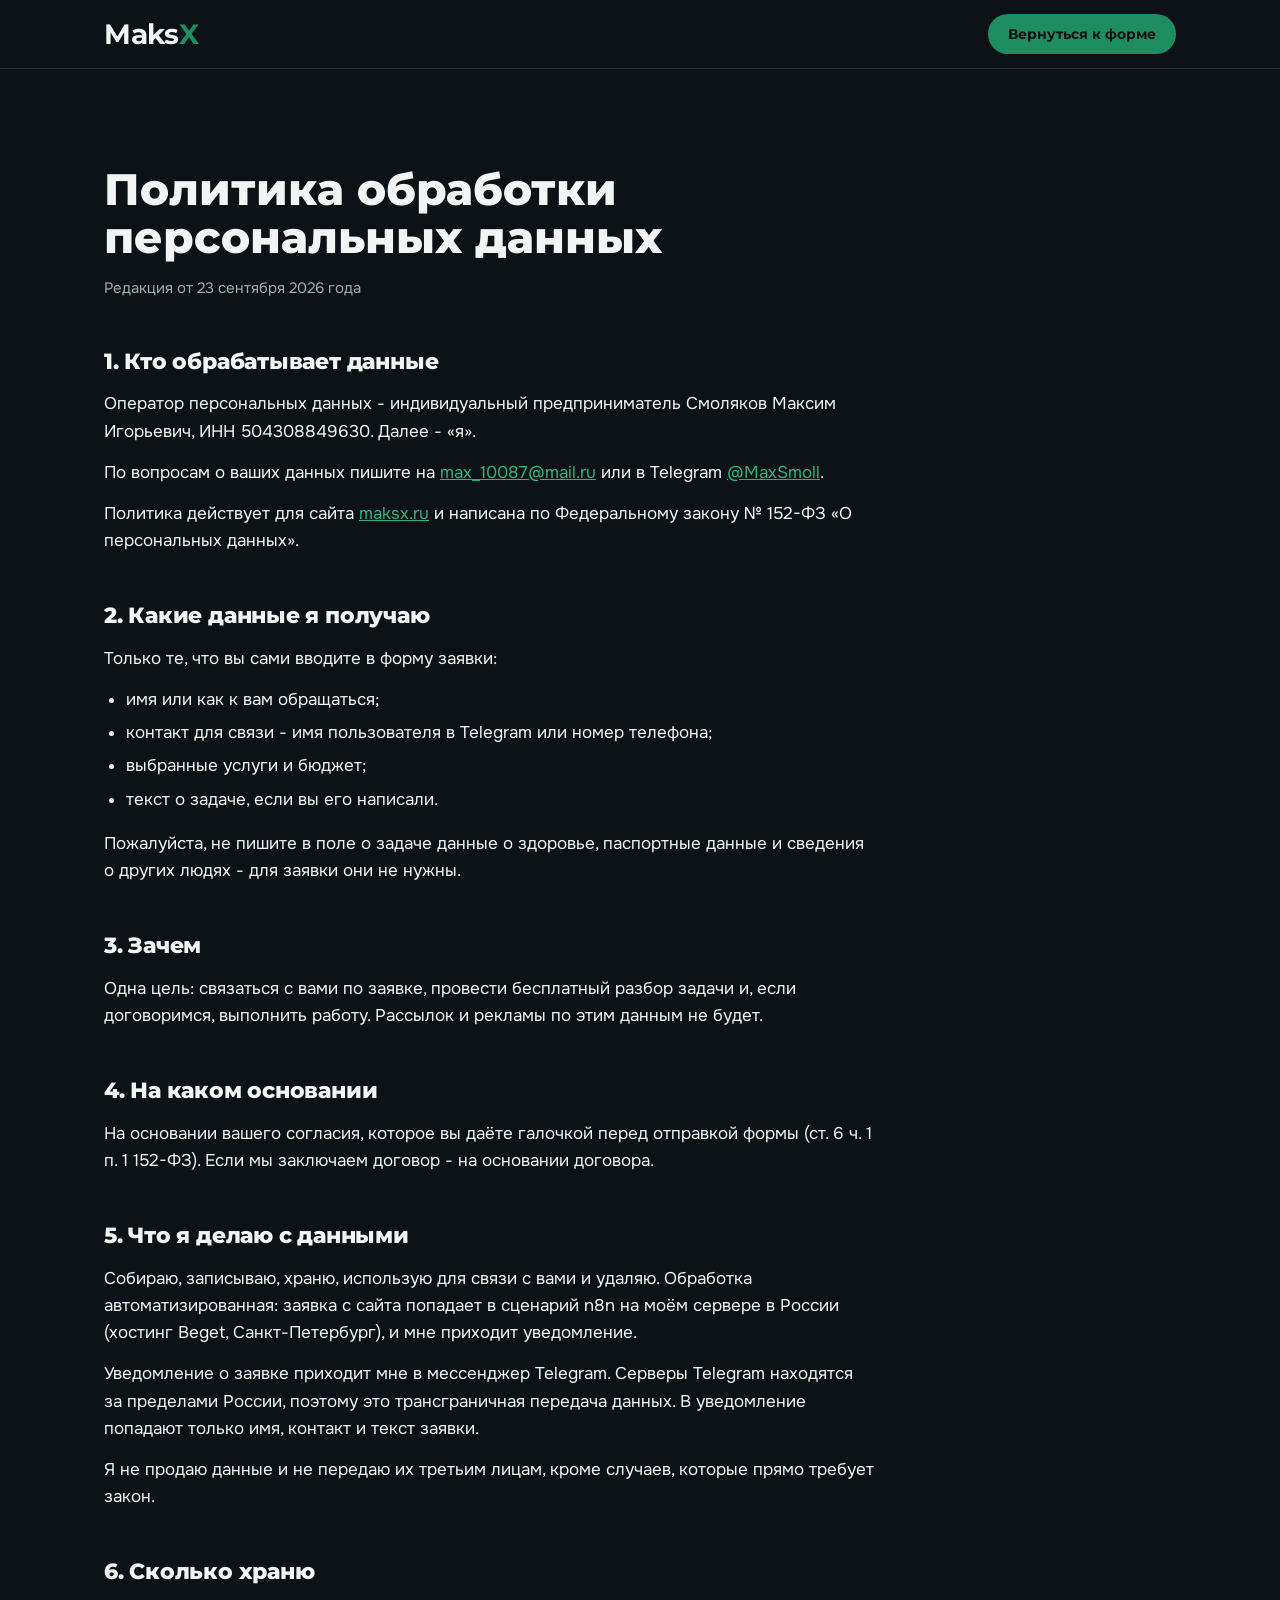
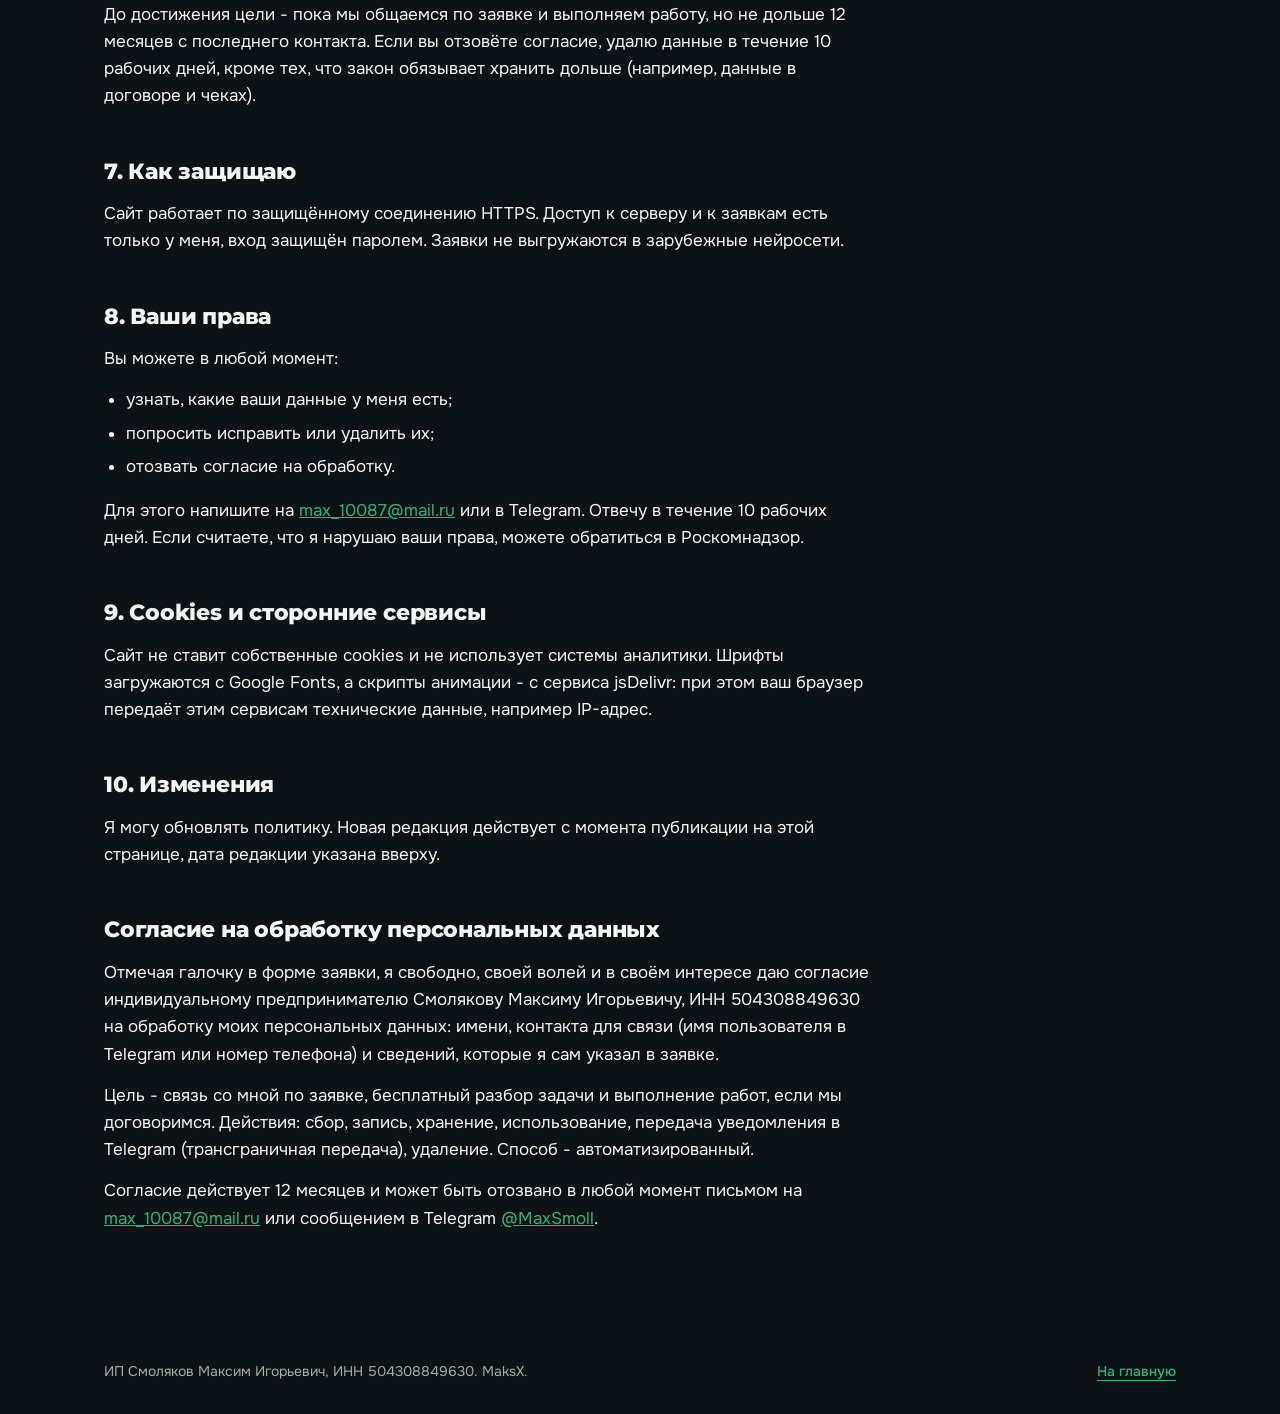
==== politika.html @ 698852d1 "Лендинг MaksX: сайты и автоматизация, форма заявки в n8n, политика ПДн Co-Authored-By: Claude Opus 5" ====
<!doctype html>
<html lang="ru">
<head>
  <meta charset="utf-8">
  <meta name="viewport" content="width=device-width, initial-scale=1">
  <title>Политика конфиденциальности - MaksX</title>
  <meta name="robots" content="noindex">
  <link rel="icon" href="brand/logo/png/maksx-mark-32.png" sizes="32x32">
  <link rel="preconnect" href="https://fonts.googleapis.com">
  <link rel="preconnect" href="https://fonts.gstatic.com" crossorigin>
  <link rel="stylesheet" href="https://fonts.googleapis.com/css2?family=Montserrat:wght@700;800&family=Onest:wght@400;500&display=swap">
  <link rel="stylesheet" href="brand/colors/brand.css">
  <link rel="stylesheet" href="styles.css">
</head>
<body>
  <header class="top">
    <div class="wrap top-in">
      <a class="logo" href="index.html" aria-label="MaksX, на главную">Maks<span>X</span></a>
      <a class="btn btn-sm" href="index.html#contact" style="margin-left:auto">Вернуться к форме</a>
    </div>
  </header>

  <main class="sec legal">
    <div class="wrap">
      <h1>Политика обработки персональных данных</h1>
      <p class="legal-meta">Редакция от 23 сентября 2026 года</p>

      <h2>1. Кто обрабатывает данные</h2>
      <p>Оператор персональных данных - индивидуальный предприниматель Смоляков Максим Игорьевич, ИНН 504308849630. Далее - «я».</p>
      <p>По вопросам о ваших данных пишите на <a href="mailto:max_10087@mail.ru">max_10087@mail.ru</a> или в Telegram <a href="https://t.me/MaxSmoll">@MaxSmoll</a>.</p>
      <p>Политика действует для сайта <a href="https://maksx.ru">maksx.ru</a> и написана по Федеральному закону № 152-ФЗ «О персональных данных».</p>

      <h2>2. Какие данные я получаю</h2>
      <p>Только те, что вы сами вводите в форму заявки:</p>
      <ul>
        <li>имя или как к вам обращаться;</li>
        <li>контакт для связи - имя пользователя в Telegram или номер телефона;</li>
        <li>выбранные услуги и бюджет;</li>
        <li>текст о задаче, если вы его написали.</li>
      </ul>
      <p>Пожалуйста, не пишите в поле о задаче данные о здоровье, паспортные данные и сведения о других людях - для заявки они не нужны.</p>

      <h2>3. Зачем</h2>
      <p>Одна цель: связаться с вами по заявке, провести бесплатный разбор задачи и, если договоримся, выполнить работу. Рассылок и рекламы по этим данным не будет.</p>

      <h2>4. На каком основании</h2>
      <p>На основании вашего согласия, которое вы даёте галочкой перед отправкой формы (ст. 6 ч. 1 п. 1 152-ФЗ). Если мы заключаем договор - на основании договора.</p>

      <h2>5. Что я делаю с данными</h2>
      <p>Собираю, записываю, храню, использую для связи с вами и удаляю. Обработка автоматизированная: заявка с сайта попадает в сценарий n8n на моём сервере в России (хостинг Beget, Санкт-Петербург), и мне приходит уведомление.</p>
      <p>Уведомление о заявке приходит мне в мессенджер Telegram. Серверы Telegram находятся за пределами России, поэтому это трансграничная передача данных. В уведомление попадают только имя, контакт и текст заявки.</p>
      <p>Я не продаю данные и не передаю их третьим лицам, кроме случаев, которые прямо требует закон.</p>

      <h2>6. Сколько храню</h2>
      <p>До достижения цели - пока мы общаемся по заявке и выполняем работу, но не дольше 12 месяцев с последнего контакта. Если вы отзовёте согласие, удалю данные в течение 10 рабочих дней, кроме тех, что закон обязывает хранить дольше (например, данные в договоре и чеках).</p>

      <h2>7. Как защищаю</h2>
      <p>Сайт работает по защищённому соединению HTTPS. Доступ к серверу и к заявкам есть только у меня, вход защищён паролем. Заявки не выгружаются в зарубежные нейросети.</p>

      <h2>8. Ваши права</h2>
      <p>Вы можете в любой момент:</p>
      <ul>
        <li>узнать, какие ваши данные у меня есть;</li>
        <li>попросить исправить или удалить их;</li>
        <li>отозвать согласие на обработку.</li>
      </ul>
      <p>Для этого напишите на <a href="mailto:max_10087@mail.ru">max_10087@mail.ru</a> или в Telegram. Отвечу в течение 10 рабочих дней. Если считаете, что я нарушаю ваши права, можете обратиться в Роскомнадзор.</p>

      <h2>9. Cookies и сторонние сервисы</h2>
      <p>Сайт не ставит собственные cookies и не использует системы аналитики. Шрифты загружаются с Google Fonts, а скрипты анимации - с сервиса jsDelivr: при этом ваш браузер передаёт этим сервисам технические данные, например IP-адрес.</p>

      <h2>10. Изменения</h2>
      <p>Я могу обновлять политику. Новая редакция действует с момента публикации на этой странице, дата редакции указана вверху.</p>

      <h2 id="soglasie">Согласие на обработку персональных данных</h2>
      <p>Отмечая галочку в форме заявки, я свободно, своей волей и в своём интересе даю согласие индивидуальному предпринимателю Смолякову Максиму Игорьевичу, ИНН 504308849630 на обработку моих персональных данных: имени, контакта для связи (имя пользователя в Telegram или номер телефона) и сведений, которые я сам указал в заявке.</p>
      <p>Цель - связь со мной по заявке, бесплатный разбор задачи и выполнение работ, если мы договоримся. Действия: сбор, запись, хранение, использование, передача уведомления в Telegram (трансграничная передача), удаление. Способ - автоматизированный.</p>
      <p>Согласие действует 12 месяцев и может быть отозвано в любой момент письмом на <a href="mailto:max_10087@mail.ru">max_10087@mail.ru</a> или сообщением в Telegram <a href="https://t.me/MaxSmoll">@MaxSmoll</a>.</p>
    </div>
  </main>

  <footer class="foot">
    <div class="wrap foot-in">
      <p>ИП Смоляков Максим Игорьевич, ИНН 504308849630. MaksX.</p>
      <a class="link" href="index.html">На главную</a>
    </div>
  </footer>
</body>
</html>
---- brand/colors/brand.css ----
/* MaksX - цвета бренда. Источник: брендбук https://claude.ai/artifact/R4E1q9jhcCsHXaWXZqQXwu
   Основная тема тёмная (как YouTube-канал). Светлая - атрибут data-theme="light" на <html>. */

:root {
  color-scheme: dark;
  --night: #0D1216;         /* фон страницы */
  --night-raised: #15201F;  /* карточки, формы */
  --line: #243331;          /* разделители, рамки полей */
  --ink: #F2F5F3;           /* основной текст */
  --ink-muted: #9DB0AB;     /* подписи, даты */
  --bug: #1E8E62;           /* фирменный зелёный: "X" в логотипе, кнопки */
  --bug-text: #2FB27C;      /* зелёные ссылки и мелкий текст на тёмном */
  --on-bug: #0D1216;        /* текст на кнопке bug */
  --glass: #2B5E57;         /* бирюза треснувшего стекла: крупные плашки */
  --on-glass: #F2F5F3;      /* текст на glass */
  --volt: #FFD21F;          /* жёлтый сигнал: одно пятно на экран */
  --on-volt: #0D1216;       /* текст на volt */
  --deep: #1B2B29;          /* тёмные секции, блоки кода и схем */

  --space-8: 8px;
  --space-16: 16px;
  --space-24: 24px;
  --space-48: 48px;

  --radius-sm: 6px;         /* поля ввода */
  --radius-lg: 16px;        /* карточки, плашки */
  --radius-pill: 999px;     /* кнопки, теги */

  --focus-ring: 0 0 0 2px var(--night), 0 0 0 4px var(--bug-text);
}

:root[data-theme="light"] {
  color-scheme: light;
  --night: #F2F5F3;
  --night-raised: #FFFFFF;
  --line: #D3DCD8;
  --ink: #0D1216;
  --ink-muted: #4A5A56;
  --bug: #157A52;
  --bug-text: #157A52;
  --on-bug: #FFFFFF;
  --deep: #0D1216;
}
---- styles.css ----
/* MaksX - лендинг «сайты и автоматизация». Цвета только из brand/colors/brand.css */

:root {
  --font-display: "Montserrat", "Arial", sans-serif;
  --font-sans: "Onest", "Segoe UI", system-ui, sans-serif;
  --wrap: 1120px;
}

*, *::before, *::after { box-sizing: border-box; }

html { scroll-behavior: smooth; scroll-padding-top: 80px; }

body {
  margin: 0;
  background: var(--night);
  color: var(--ink);
  font: 400 17px/1.6 var(--font-sans);
  -webkit-font-smoothing: antialiased;
}

h1, h2, h3 { font-family: var(--font-display); margin: 0; }
h2 { font-size: clamp(28px, 4vw, 40px); line-height: 1.12; font-weight: 800; max-width: 22ch; letter-spacing: -0.01em; }
h3 { font-size: 20px; line-height: 1.3; font-weight: 700; }
p { margin: 0; }

a { color: inherit; }
:focus-visible { outline: none; box-shadow: var(--focus-ring); border-radius: var(--radius-sm); }

.wrap { max-width: var(--wrap); margin: 0 auto; padding: 0 24px; }

.skip { position: absolute; left: -9999px; }
.skip:focus { left: 16px; top: 16px; z-index: 10; background: var(--bug); color: var(--on-bug); padding: 8px 16px; border-radius: var(--radius-pill); }

/* Кнопки и ссылки */
.btn {
  display: inline-flex; align-items: center; justify-content: center;
  min-height: 52px; padding: 0 28px;
  background: var(--bug); color: var(--on-bug);
  font: 700 16px/1.2 var(--font-display);
  text-decoration: none; border-radius: var(--radius-pill);
  transition: filter .15s;
}
.btn:hover { filter: brightness(1.12); }
.btn-sm { min-height: 40px; padding: 0 20px; font-size: 14px; }
.btn-glass { background: var(--ink); color: var(--night); }

.btn-line {
  display: inline-flex; align-items: center; min-height: 52px; padding: 0 28px;
  border: 2px solid var(--on-glass); color: var(--on-glass); border-radius: var(--radius-pill);
  font: 700 16px/1.2 var(--font-display); text-decoration: none;
}

.link { color: var(--bug-text); font-weight: 500; text-underline-offset: 4px; text-decoration-thickness: 1px; }
.link:hover { text-decoration-thickness: 2px; }

/* Шапка */
.top { position: sticky; top: 0; z-index: 5; background: var(--night); border-bottom: 1px solid var(--line); }
.top-in { display: flex; align-items: center; gap: 32px; height: 68px; }
.logo { font: 700 28px/1 var(--font-display); letter-spacing: -0.01em; text-decoration: none; color: var(--ink); }
.logo span { color: var(--bug); }
.nav { display: flex; gap: 24px; margin-left: auto; font-size: 15px; }
.nav a { text-decoration: none; color: var(--ink-muted); }
.nav a:hover { color: var(--ink); }

/* Первый экран */
.hero { min-height: calc(100svh - 68px - 80px); display: flex; align-items: center; padding: 56px 0; }
.hero > .wrap { width: 100%; }
.hero-grid { display: grid; grid-template-columns: 1.05fr 1fr; gap: 64px; align-items: center; }
.hero h1 { font-size: clamp(34px, 4.6vw, 54px); line-height: 1.06; font-weight: 800; letter-spacing: -0.02em; }
.lead { margin-top: 24px; font-size: 19px; line-height: 1.55; font-weight: 500; color: var(--ink-muted); max-width: 52ch; }
.hero-cta { display: flex; flex-wrap: wrap; align-items: center; gap: 16px 28px; margin-top: 36px; }
.note { margin-top: 20px; font-size: 14px; line-height: 1.5; color: var(--ink-muted); max-width: 46ch; }

/* Схема «было / стало» - главный визуальный элемент */
.pipe { margin: 0; background: var(--night-raised); border-radius: var(--radius-lg); padding: 24px 24px 28px; }
.pipe-head { display: flex; align-items: center; justify-content: space-between; gap: 16px; margin-bottom: 24px; }
.pipe figcaption { font: 700 15px/1.3 var(--font-display); color: var(--ink-muted); }

.switch { display: inline-flex; background: var(--night); border-radius: var(--radius-pill); padding: 4px; }
.switch button {
  border: 0; background: transparent; color: var(--ink-muted);
  font: 700 14px/1 var(--font-display); padding: 10px 18px; border-radius: var(--radius-pill); cursor: pointer;
}
.switch button[aria-selected="true"] { background: var(--ink); color: var(--night); }

.flow { list-style: none; margin: 0; padding: 0; position: relative; }
.flow li {
  position: relative; padding: 12px 16px 12px 44px; margin-bottom: 12px;
  background: var(--deep); border-radius: 10px;
}
.flow li:last-child { margin-bottom: 0; }
/* узел и соединительная труба */
.flow li::before {
  content: ""; position: absolute; left: 16px; top: 18px; width: 12px; height: 12px;
  border-radius: 50%; background: var(--line); border: 2px solid var(--ink-muted);
}
.flow li:not(:last-child)::after {
  content: ""; position: absolute; left: 22px; top: 34px; bottom: -14px; width: 2px; background: var(--line); z-index: 1;
}
.flow b { display: block; font-weight: 500; font-size: 16px; line-height: 1.35; }
.flow span { display: block; font-size: 14px; line-height: 1.4; color: var(--ink-muted); margin-top: 2px; }

/* Узкое место - единственное жёлтое пятно на экране */
.flow .jam { background: var(--volt); color: var(--on-volt); }
.flow .jam span { color: var(--on-volt); opacity: .8; }
.flow .jam::before { background: var(--on-volt); border-color: var(--on-volt); }

.flow-after li::before { background: var(--bug); border-color: var(--bug-text); }
.flow-after li:not(:last-child)::after { background: var(--bug); }
.flow-after li:last-child { background: var(--glass); color: var(--on-glass); }
.flow-after li:last-child span { color: var(--on-glass); opacity: .85; }

/* Появление «стало»: шаги загораются по очереди, в ответ на нажатие */
.flow.is-entering li { animation: node-in .4s ease both; }
.flow.is-entering li:nth-child(2) { animation-delay: .12s; }
.flow.is-entering li:nth-child(3) { animation-delay: .24s; }
.flow.is-entering li:nth-child(4) { animation-delay: .36s; }
.flow.is-entering li:nth-child(5) { animation-delay: .48s; }
@keyframes node-in { from { opacity: 0; transform: translateX(-8px); } to { opacity: 1; transform: none; } }

/* Секции */
.sec { padding: 96px 0; }
.sec-deep { background: var(--deep); }
.sec-lead { margin-top: 16px; color: var(--ink-muted); max-width: 60ch; font-size: 18px; }

/* Прайс строками */
.price-list { margin-top: 48px; border-top: 1px solid var(--line); }
.price-row {
  display: grid; grid-template-columns: 1fr 280px; gap: 32px;
  padding: 32px 0; border-bottom: 1px solid var(--line);
}
.pr-main p { margin-top: 10px; max-width: 62ch; }
.pr-main .pr-for { color: var(--ink-muted); font-size: 15px; }
.pr-facts { margin: 0; display: grid; gap: 14px; align-content: start; }
.pr-facts dt { font-size: 13px; color: var(--ink-muted); }
.pr-facts dd { margin: 2px 0 0; font: 700 22px/1.2 var(--font-display); }
.price-row-main { background: var(--night-raised); border-radius: var(--radius-lg); border-bottom-color: transparent; padding: 32px; margin: 16px 0; }
.price-row-free .pr-facts dd { color: var(--bug-text); }
.after-note { margin-top: 28px; color: var(--ink-muted); font-size: 15px; }

/* Задачи и словарь */
.tasks-grid { display: grid; grid-template-columns: 1.3fr 1fr; gap: 64px; align-items: start; }
.tasks { list-style: none; margin: 36px 0 0; padding: 0; }
.tasks li { padding: 18px 0; border-top: 1px solid var(--line); max-width: 60ch; }
.tasks li b { font-weight: 500; }
.glossary { background: var(--glass); color: var(--on-glass); border-radius: var(--radius-lg); padding: 32px; }
.glossary h3 { font-size: 18px; }
.glossary dl { margin: 20px 0 0; }
.glossary dt { font: 700 17px/1.3 var(--font-display); margin-top: 18px; }
.glossary dt:first-child { margin-top: 0; }
.glossary dd { margin: 4px 0 0; font-size: 15px; line-height: 1.55; }

/* Шаги метода */
.steps { list-style: none; counter-reset: step; margin: 56px 0 0; padding: 0; display: grid; grid-template-columns: repeat(4, 1fr); gap: 32px; }
.steps li { counter-increment: step; border-top: 2px solid var(--bug); padding-top: 20px; }
.steps li::before {
  content: counter(step); display: block; margin-bottom: 16px;
  font: 800 44px/1 var(--font-display); color: var(--bug-text);
}
.steps p { margin-top: 10px; color: var(--ink-muted); font-size: 16px; }


/* Вопросы */
.faq-wrap { display: grid; grid-template-columns: 1fr 1.6fr; gap: 64px; align-items: start; }
.faq details { border-top: 1px solid var(--line); }
.faq details:last-child { border-bottom: 1px solid var(--line); }
.faq summary {
  cursor: pointer; list-style: none; padding: 22px 40px 22px 0; position: relative;
  font: 700 18px/1.35 var(--font-display);
}
.faq summary::-webkit-details-marker { display: none; }
.faq summary::after {
  content: "+"; position: absolute; right: 4px; top: 18px;
  font: 400 28px/1 var(--font-sans); color: var(--bug-text); transition: transform .2s;
}
.faq details[open] summary::after { transform: rotate(45deg); }
.faq details p { padding: 0 0 24px; color: var(--ink-muted); max-width: 62ch; }


.foot { padding: 32px 0; font-size: 14px; color: var(--ink-muted); }
.foot-in { display: flex; flex-wrap: wrap; gap: 12px 32px; justify-content: space-between; }

/* Бегущая строка с фактами */
.marquee { background: var(--glass); color: var(--on-glass); overflow: hidden; padding: 22px 0; }
.marquee-track { display: flex; width: max-content; animation: marquee 40s linear infinite; }
.marquee:hover .marquee-track { animation-play-state: paused; }
.marquee ul { display: flex; list-style: none; margin: 0; padding: 0; }
.marquee li { font: 800 clamp(20px, 2.4vw, 30px)/1.2 var(--font-display); white-space: nowrap; padding-right: 56px; letter-spacing: -0.01em; }
.marquee li::before { content: "/"; color: var(--bug-text); margin-right: 18px; }
@keyframes marquee { to { transform: translateX(-50%); } }

/* Кто делает */
.about-grid { display: grid; grid-template-columns: 1fr 1.1fr; gap: 64px; align-items: center; }
.about-photo { margin: 0; }
.about-photo img { display: block; width: 100%; aspect-ratio: 1 / 1; object-fit: cover; object-position: 50% 25%; border-radius: var(--radius-lg); }
.about-text p { margin-top: 20px; max-width: 58ch; color: var(--ink-muted); }
.about-text p:first-of-type { color: var(--ink); font-size: 19px; }
.showreel {
  display: flex; align-items: center; gap: 16px; margin-top: 32px; padding: 16px 24px 16px 16px;
  background: var(--night-raised); border-radius: var(--radius-lg); text-decoration: none; max-width: 440px;
}
.showreel b { display: block; font: 700 16px/1.3 var(--font-display); }
.showreel span:last-child { font-size: 14px; color: var(--ink-muted); }
.play { flex: none; width: 56px; height: 56px; border-radius: 50%; background: var(--bug); position: relative; }
.play::after { content: ""; position: absolute; left: 22px; top: 18px; border-left: 16px solid var(--on-bug); border-top: 10px solid transparent; border-bottom: 10px solid transparent; }
.showreel:hover .play { filter: brightness(1.12); }

/* Проекты: карточки ложатся стопкой при прокрутке */
.cases { margin-top: 48px; display: grid; gap: 32px; }
.case {
  display: grid; grid-template-columns: 1.25fr 1fr; gap: 40px; align-items: center;
  background: var(--night-raised); border-radius: var(--radius-lg); padding: 24px 40px 24px 24px;
  position: sticky; top: 96px;
}
.case:nth-child(2) { top: 116px; }
.case:nth-child(3) { top: 136px; }
.case-media { border-radius: 12px; overflow: hidden; background: var(--night); aspect-ratio: 16 / 10; }
.case-media img { display: block; width: 100%; height: 100%; object-fit: cover; object-position: top; }
.case-media-todo { display: grid; place-items: center; border: 2px dashed var(--line); background: transparent; color: var(--ink-muted); font-size: 15px; text-align: center; padding: 24px; }
/* Фрагмент таблицы контент-плана, свёрстан по реальным строкам */
.sheet { background: var(--ink); color: var(--night); display: flex; flex-direction: column; font-size: 13px; }
.sheet-bar { display: flex; align-items: center; gap: 6px; padding: 10px 14px; border-bottom: 1px solid color-mix(in srgb, var(--night) 14%, var(--ink)); }
.sheet-bar span { width: 9px; height: 9px; border-radius: 50%; background: color-mix(in srgb, var(--night) 22%, var(--ink)); }
.sheet-bar b { margin-left: 8px; font-weight: 500; font-size: 12px; color: color-mix(in srgb, var(--night) 70%, var(--ink)); white-space: nowrap; overflow: hidden; text-overflow: ellipsis; }
.sheet table { width: 100%; border-collapse: collapse; table-layout: fixed; }
.sheet th { text-align: left; font-weight: 500; font-size: 12px; color: color-mix(in srgb, var(--night) 60%, var(--ink)); background: color-mix(in srgb, var(--night) 6%, var(--ink)); }
.sheet th, .sheet td { padding: 7px 10px; border-bottom: 1px solid color-mix(in srgb, var(--night) 10%, var(--ink)); white-space: nowrap; overflow: hidden; text-overflow: ellipsis; }
.sheet th:first-child, .sheet td:first-child { width: 60px; text-overflow: clip; color: color-mix(in srgb, var(--night) 60%, var(--ink)); }
.sheet th:last-child, .sheet td:last-child { width: 124px; }
.st { font-style: normal; font-size: 11px; padding: 3px 8px; border-radius: var(--radius-pill); border: 1px solid color-mix(in srgb, var(--night) 25%, var(--ink)); }
.st-done { background: var(--bug); color: var(--on-bug); border-color: var(--bug); }
.st-ready { background: var(--glass); color: var(--on-glass); border-color: var(--glass); }

.case-body { display: flex; flex-direction: column; gap: 12px; }
.case-body h3 { font-size: clamp(24px, 2.6vw, 32px); line-height: 1.15; }
.case-body > p:not(.case-kind) { color: var(--ink-muted); }
.case-kind { font-size: 14px; color: var(--bug-text); font-weight: 500; }
.case .link { margin-top: 4px; }

.metrics { display: grid; grid-template-columns: repeat(3, 1fr); gap: 16px; margin: 12px 0 4px; padding-top: 20px; border-top: 1px solid var(--line); }
.metrics div { min-width: 0; }
.metrics dt { font: 800 clamp(22px, 2.2vw, 28px)/1.1 var(--font-display); letter-spacing: -0.01em; }
.metrics dd { margin: 6px 0 0; font-size: 13px; line-height: 1.4; color: var(--ink-muted); }

/* Заглушки: видно сразу, что место ждёт реальных данных */
.todo { outline: 2px dashed var(--line); outline-offset: 6px; border-radius: 4px; }
.metrics .todo dt { color: var(--ink-muted); }

/* Отзывы */
.reviews-head { display: flex; align-items: end; justify-content: space-between; gap: 24px; }
.reviews-nav { display: flex; gap: 8px; }
.reviews-nav button {
  width: 48px; height: 48px; border-radius: 50%; border: 1px solid var(--line); background: transparent;
  color: var(--ink); font: 400 26px/1 var(--font-sans); cursor: pointer;
}
.reviews-nav button:hover { background: var(--night-raised); }
.reviews {
  list-style: none; margin: 40px 0 0; padding: 0 0 8px;
  display: grid; grid-auto-flow: column; grid-auto-columns: min(440px, 86%); gap: 24px;
  overflow-x: auto; scroll-snap-type: x mandatory; scrollbar-width: none;
}
.reviews::-webkit-scrollbar { display: none; }
.review { scroll-snap-align: start; background: var(--night); border-radius: var(--radius-lg); padding: 32px; display: flex; flex-direction: column; justify-content: space-between; gap: 32px; min-height: 280px; }
.review.todo { outline-offset: -2px; border-radius: var(--radius-lg); }
.review blockquote { margin: 0; font-size: 18px; line-height: 1.55; }
.review.todo blockquote { color: var(--ink-muted); }
.who { font-size: 14px; color: var(--ink-muted); }
.who b { display: block; color: var(--ink); font: 700 16px/1.3 var(--font-display); }

/* Контакты и форма */
.contact { background: var(--glass); color: var(--on-glass); padding: 96px 0; }
.contact-in { display: grid; grid-template-columns: 1fr 1.2fr; gap: 64px; align-items: start; }
.contact-intro p { margin-top: 16px; max-width: 40ch; font-size: 18px; }
.contact-intro .contact-alt { margin-top: 40px; font-size: 15px; opacity: .85; }
.contact-links { display: flex; flex-wrap: wrap; gap: 12px; margin-top: 14px; }

.lead-form { background: var(--night); color: var(--ink); border-radius: var(--radius-lg); padding: 32px; display: grid; gap: 22px; }
.field { display: grid; gap: 8px; }
.field label, .chips legend { font-size: 14px; font-weight: 500; }
.opt { color: var(--ink-muted); font-weight: 400; }
.field input, .field textarea {
  width: 100%; background: var(--night-raised); color: var(--ink); border: 1px solid var(--line);
  border-radius: var(--radius-sm); padding: 13px 14px; font: 400 16px/1.4 var(--font-sans);
}
.field textarea { resize: vertical; }
.field input::placeholder { color: var(--ink-muted); }
.field input:focus, .field textarea:focus { outline: none; box-shadow: var(--focus-ring); }
.field input[aria-invalid="true"] { border-color: var(--volt); }

.chips { border: 0; margin: 0; padding: 0; display: flex; flex-wrap: wrap; gap: 8px; }
.chips legend { padding: 0; margin-bottom: 10px; }
.chips label { position: relative; }
.chips input { position: absolute; opacity: 0; inset: 0; margin: 0; cursor: pointer; }
.chips span {
  display: inline-block; padding: 9px 16px; border: 1px solid var(--line); border-radius: var(--radius-pill);
  font-size: 14px; color: var(--ink-muted); cursor: pointer; transition: background .15s, color .15s;
}
.chips input:checked + span { background: var(--ink); color: var(--night); border-color: var(--ink); }
.chips input:focus-visible + span { box-shadow: var(--focus-ring); }

.consent { font-size: 13px; line-height: 1.5; color: var(--ink-muted); }
.consent a { color: var(--bug-text); }
.lead-form .btn { justify-self: start; border: 0; cursor: pointer; }
.form-status { font-size: 15px; }
.form-status:empty { display: none; }
.form-status a { color: var(--bug-text); }

/* Появление заголовков по строкам (включается из main.js, только если загрузился GSAP) */
.js-anim .hero-title, .js-anim .reveal { visibility: hidden; }

.foot a:not(.link) { color: var(--ink-muted); }
.foot-links { display: flex; flex-wrap: wrap; gap: 8px 24px; }

/* План школы: три колонки текста, переносим строки вместо обрезки */
.sheet-plan td, .sheet-plan th { white-space: normal; vertical-align: top; }
.sheet-plan th:first-child, .sheet-plan td:first-child { width: 84px; color: var(--night); font-weight: 500; }
.sheet-plan th:last-child, .sheet-plan td:last-child { width: auto; }
.sheet-plan td { padding: 12px 10px; }

/* Страница политики */
.legal h1 { font-size: clamp(30px, 4vw, 44px); line-height: 1.1; font-weight: 800; max-width: 24ch; }
.legal-meta { margin-top: 12px; color: var(--ink-muted); font-size: 15px; }
.legal h2 { font-size: 22px; line-height: 1.3; max-width: none; margin-top: 48px; }
.legal p, .legal ul { margin-top: 14px; max-width: 70ch; }
.legal ul { padding-left: 22px; }
.legal li + li { margin-top: 6px; }
.legal a { color: var(--bug-text); }

/* Галочка согласия и ловушка для ботов */
.agree { display: flex; gap: 12px; align-items: flex-start; font-size: 14px; line-height: 1.5; color: var(--ink-muted); cursor: pointer; }
.agree input { flex: none; width: 20px; height: 20px; margin: 1px 0 0; accent-color: var(--bug); cursor: pointer; }
.agree input[aria-invalid="true"] { outline: 2px solid var(--volt); outline-offset: 2px; }
.agree a { color: var(--bug-text); }
.hp { position: absolute; left: -9999px; width: 1px; height: 1px; overflow: hidden; }

/* Адаптив */
@media (max-width: 960px) {
  .hero-grid, .tasks-grid, .faq-wrap, .contact-in, .about-grid { grid-template-columns: 1fr; gap: 40px; }
  .hero { min-height: 0; }
  .about-photo img { aspect-ratio: 16 / 10; }
  .case { grid-template-columns: 1fr; gap: 24px; padding: 20px 20px 28px; position: static; }
  .steps { grid-template-columns: 1fr 1fr; }
}

@media (max-width: 640px) {
  body { font-size: 16px; }
  .wrap { padding: 0 16px; }
  .nav { display: none; }
  .top-in { justify-content: space-between; }
  .hero { padding: 40px 0 56px; }
  .hero-cta .btn { width: 100%; }
  .pipe { padding: 18px 14px 20px; }
  .pipe-head { flex-direction: column; align-items: flex-start; }
  .sec { padding: 64px 0; }
  .price-row { grid-template-columns: 1fr; gap: 16px; }
  .price-row-main { padding: 24px 16px; }
  .pr-facts { grid-template-columns: 1fr 1fr; }
  .steps { grid-template-columns: 1fr; }
  .glossary { padding: 24px; }
  .sheet table:not(.sheet-plan) th:last-child, .sheet table:not(.sheet-plan) td:last-child { display: none; }
  .sheet-plan th:first-child, .sheet-plan td:first-child { width: 72px; }
  .sheet th, .sheet td { padding: 7px 8px; }
  .sheet th:first-child, .sheet td:first-child { width: 58px; }
  .lead-form { padding: 24px 16px; }
  .lead-form .btn { justify-self: stretch; }
  .contact { padding: 64px 0; }
  .reviews-nav { display: none; }
  .review { padding: 24px; }
}

@media (prefers-reduced-motion: reduce) {
  html { scroll-behavior: auto; }
  .flow.is-entering li { animation: none; }
  .faq summary::after { transition: none; }
  .marquee-track { animation: none; }
  .marquee { overflow-x: auto; }
}
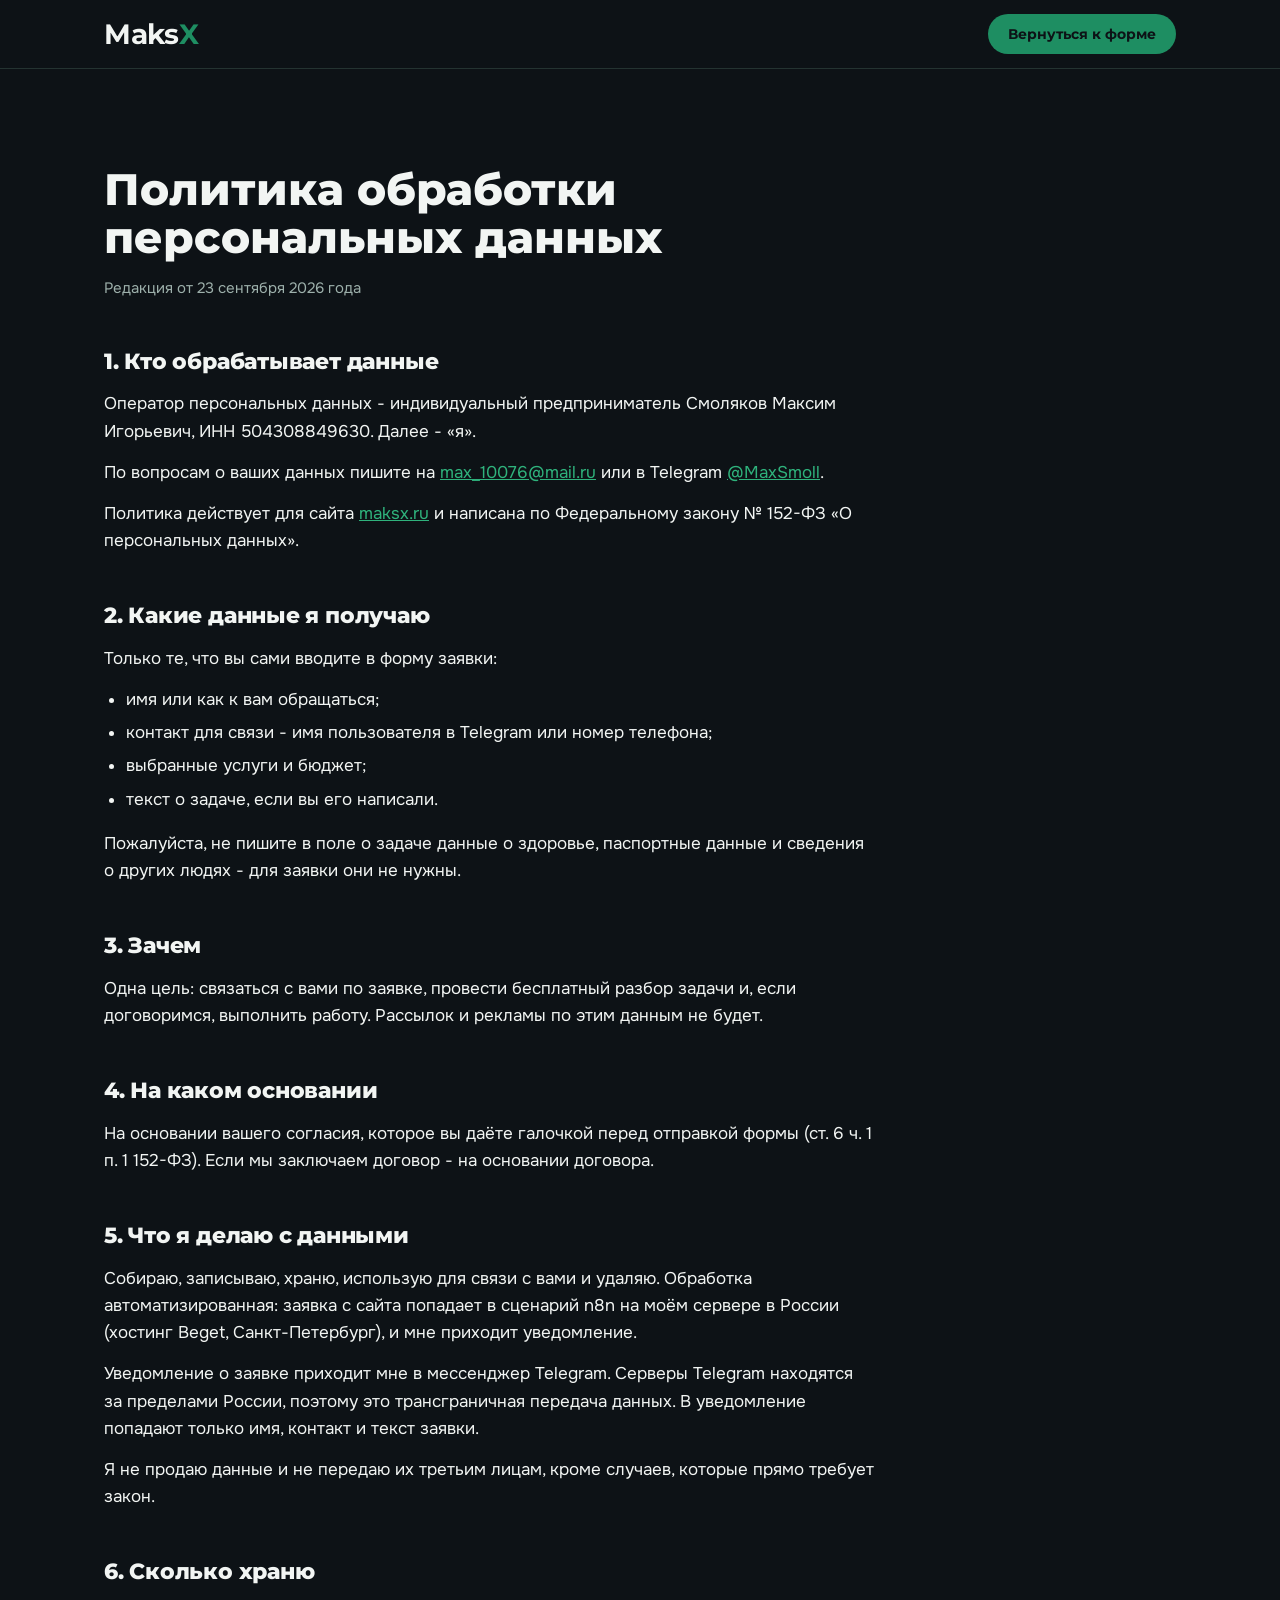
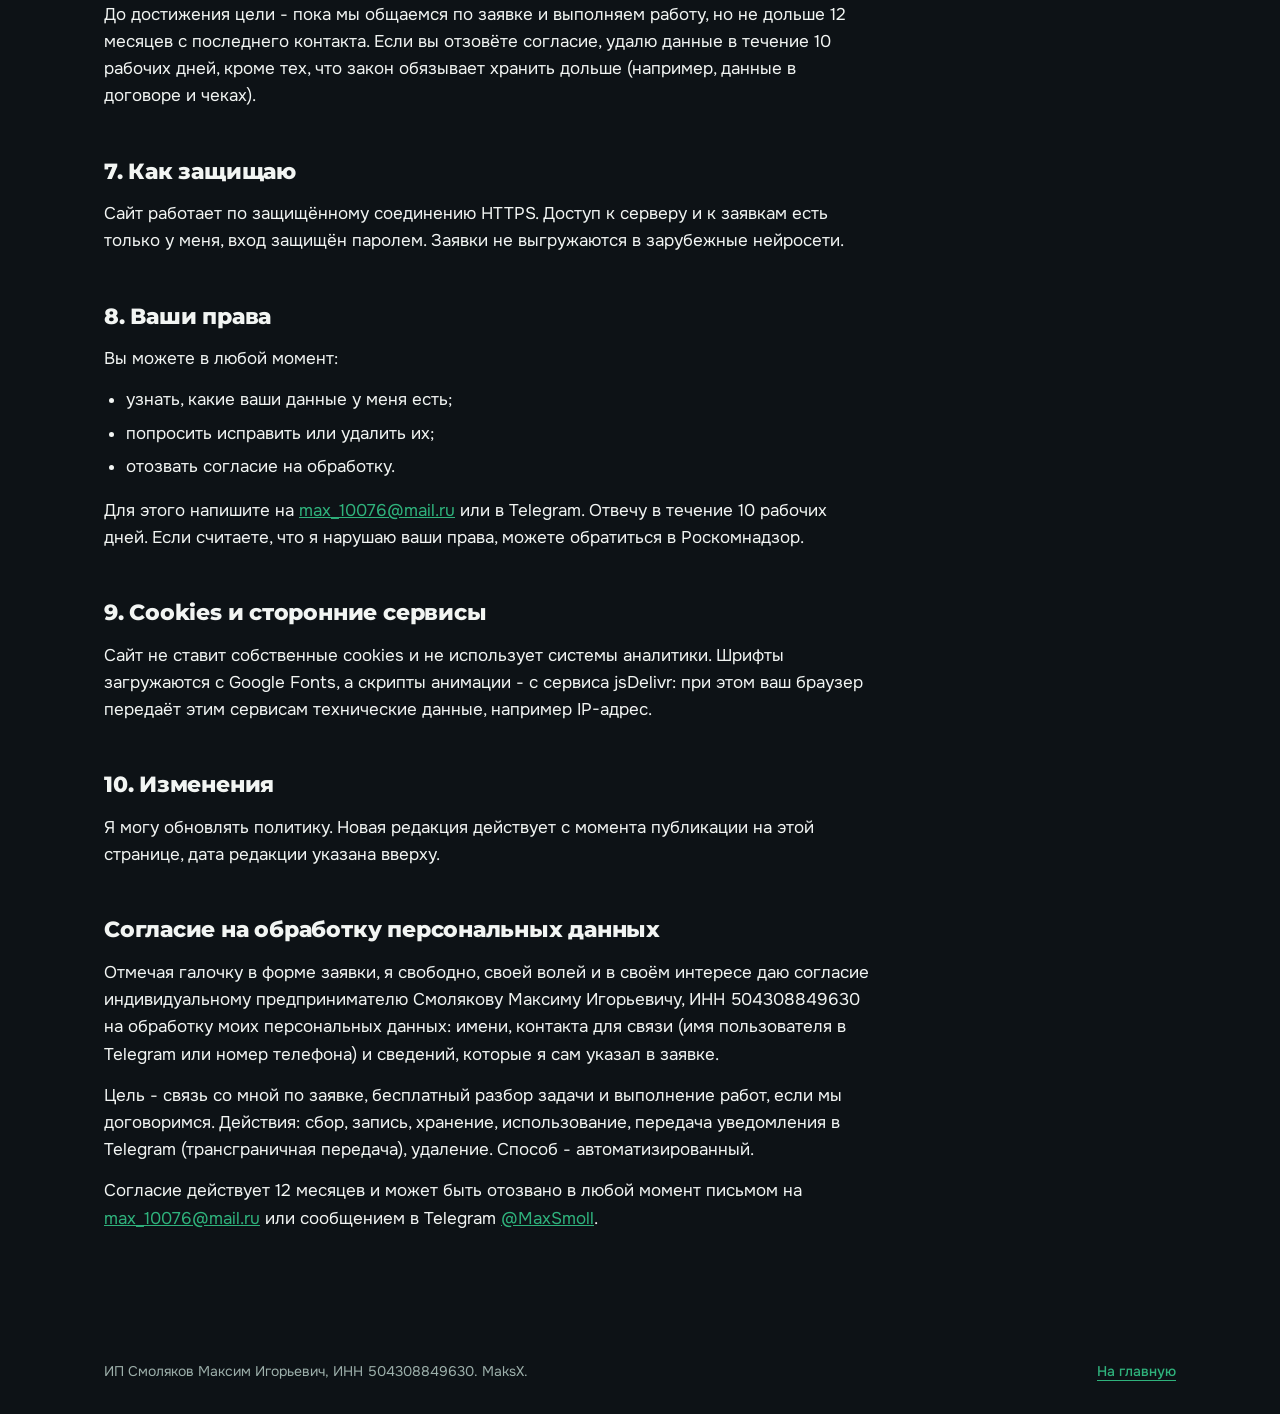
==== commit c92725a7: "Почта для обращений по персональным данным: max_10076@mail.ru Co-Authored-By: Claude Opus 5.5 <norep" ====
--- a/politika.html
+++ b/politika.html
@@ -27,7 +27,7 @@
 
       <h2>1. Кто обрабатывает данные</h2>
       <p>Оператор персональных данных - индивидуальный предприниматель Смоляков Максим Игорьевич, ИНН 504308849630. Далее - «я».</p>
-      <p>По вопросам о ваших данных пишите на <a href="mailto:max_10087@mail.ru">max_10087@mail.ru</a> или в Telegram <a href="https://t.me/MaxSmoll">@MaxSmoll</a>.</p>
+      <p>По вопросам о ваших данных пишите на <a href="mailto:max_10076@mail.ru">max_10076@mail.ru</a> или в Telegram <a href="https://t.me/MaxSmoll">@MaxSmoll</a>.</p>
       <p>Политика действует для сайта <a href="https://maksx.ru">maksx.ru</a> и написана по Федеральному закону № 152-ФЗ «О персональных данных».</p>
 
       <h2>2. Какие данные я получаю</h2>
@@ -64,7 +64,7 @@
         <li>попросить исправить или удалить их;</li>
         <li>отозвать согласие на обработку.</li>
       </ul>
-      <p>Для этого напишите на <a href="mailto:max_10087@mail.ru">max_10087@mail.ru</a> или в Telegram. Отвечу в течение 10 рабочих дней. Если считаете, что я нарушаю ваши права, можете обратиться в Роскомнадзор.</p>
+      <p>Для этого напишите на <a href="mailto:max_10076@mail.ru">max_10076@mail.ru</a> или в Telegram. Отвечу в течение 10 рабочих дней. Если считаете, что я нарушаю ваши права, можете обратиться в Роскомнадзор.</p>
 
       <h2>9. Cookies и сторонние сервисы</h2>
       <p>Сайт не ставит собственные cookies и не использует системы аналитики. Шрифты загружаются с Google Fonts, а скрипты анимации - с сервиса jsDelivr: при этом ваш браузер передаёт этим сервисам технические данные, например IP-адрес.</p>
@@ -75,7 +75,7 @@
       <h2 id="soglasie">Согласие на обработку персональных данных</h2>
       <p>Отмечая галочку в форме заявки, я свободно, своей волей и в своём интересе даю согласие индивидуальному предпринимателю Смолякову Максиму Игорьевичу, ИНН 504308849630 на обработку моих персональных данных: имени, контакта для связи (имя пользователя в Telegram или номер телефона) и сведений, которые я сам указал в заявке.</p>
       <p>Цель - связь со мной по заявке, бесплатный разбор задачи и выполнение работ, если мы договоримся. Действия: сбор, запись, хранение, использование, передача уведомления в Telegram (трансграничная передача), удаление. Способ - автоматизированный.</p>
-      <p>Согласие действует 12 месяцев и может быть отозвано в любой момент письмом на <a href="mailto:max_10087@mail.ru">max_10087@mail.ru</a> или сообщением в Telegram <a href="https://t.me/MaxSmoll">@MaxSmoll</a>.</p>
+      <p>Согласие действует 12 месяцев и может быть отозвано в любой момент письмом на <a href="mailto:max_10076@mail.ru">max_10076@mail.ru</a> или сообщением в Telegram <a href="https://t.me/MaxSmoll">@MaxSmoll</a>.</p>
     </div>
   </main>
 
